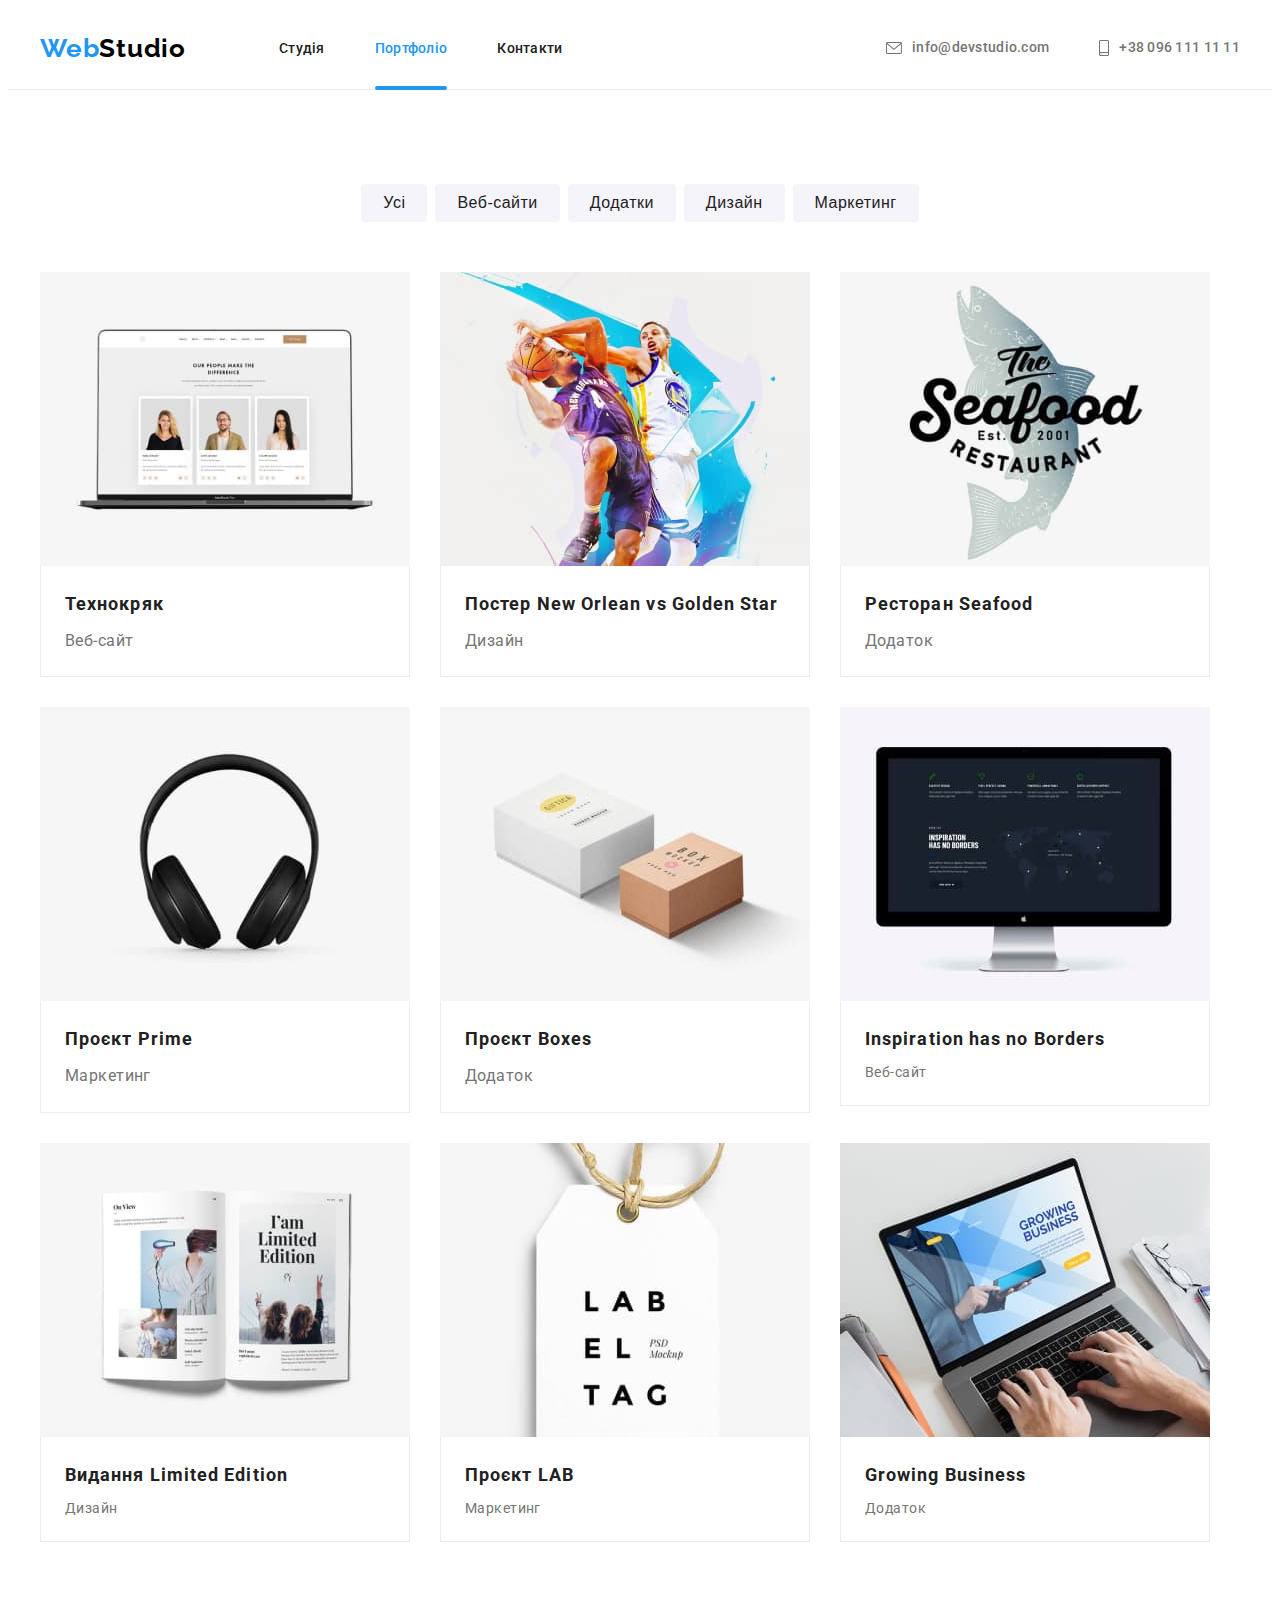
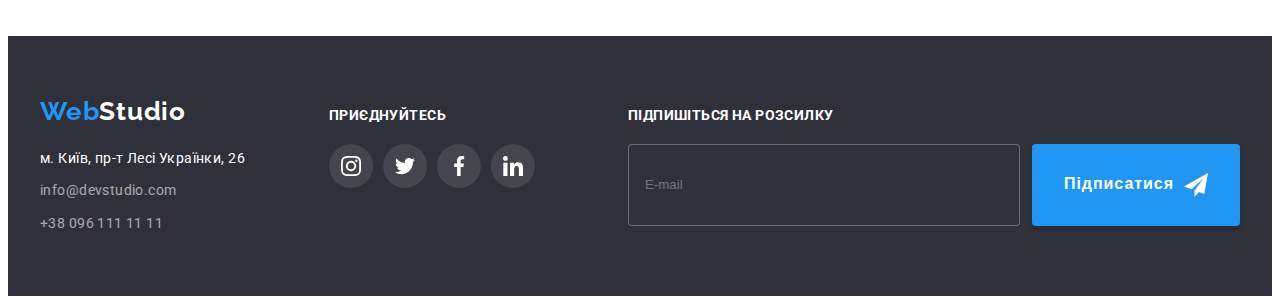
==== portfolio.html @ b2963604 "w" ====
<!DOCTYPE html>
<html lang="en">
  <head>
    <meta charset="UTF-8" />
    <meta http-equiv="X-UA-Compatible" content="IE=edge" />
    <meta name="viewport" content="width=device-width, initial-scale=1.0" />
    <title>Document</title>
    <link rel="preconnect" href="https://fonts.googleapis.com" />
    <link rel="preconnect" href="https://fonts.gstatic.com" crossorigin />
    <link
      href="https://fonts.googleapis.com/css2?family=Raleway:wght@700&family=Roboto:wght@400;500;700;900&display=swap"
      rel="stylesheet" />
    <!-- Morden-normalize -->
    <link
      rel="stylesheet"
      href="https://cdnjs.cloudflare.com/ajax/libs/modern-normalize/1.1.0/modern-normalize.min.css"
      integrity="sha512-wpPYUAdjBVSE4KJnH1VR1HeZfpl1ub8YT/NKx4PuQ5NmX2tKuGu6U/JRp5y+Y8XG2tV+wKQpNHVUX03MfMFn9Q=="
      crossorigin="anonymous"
      referrerpolicy="no-referrer" />
    <link rel="stylesheet" href="./css/style.css" />
  </head>
  <body>
    <header class="header">
      <div class="header__container container">
        <a class="logo link" href="./index.html">
          Web<span class="logo__link--dark">Studio</span></a
        >

        <!-- Nav -->

        <nav class="nav">
          <ul class="nav__list">
            <li class="nav__item">
              <a href="./index.html" class="nav__link link">Студія</a>
            </li>
            <li class="nav__item">
              <a
                href="./portfolio.html"
                class="nav__link nav__link--active nav__link--current link"
                >Портфоліо</a
              >
            </li>
            <li class="nav__item">
              <a href="" class="nav__link link">Контакти</a>
            </li>
          </ul>
        </nav>
        <!-- AUTH -->

        <ul class="auth">
          <li class="auth__item">
            <a class="auth__link link" href="mailto:info@devstudio.com">
              <svg class="auth__icon" width="16" height="12">
                <use href="./imegens/symbol-defs.svg#icon-mail"></use>
              </svg>
              info@devstudio.com</a
            >
          </li>
          <li class="auth__item">
            <a class="auth__link link" href="tel:+380961111111">
              <svg class="auth__icon" width="10" height="16">
                <use href="./imegens/symbol-defs.svg#icon-smartphone"></use>
              </svg>
              +38 096 111 11 11</a
            >
          </li>
        </ul>
      </div>
    </header>
    <main>
      <section class="section">
        <div class="container">
          <h1 class="section__title">наши проэкты</h1>
          <!-- Project -->
          <ul class="project">
            <li><button class="project__item" type="button">Усі</button></li>
            <li>
              <button class="project__item" type="button">Веб-сайти</button>
            </li>
            <li><button class="project__item" type="button">Додатки</button></li>
            <li><button class="project__item" type="button">Дизайн</button></li>
            <li>
              <button class="project__item" type="button">Маркетинг</button>
            </li>
          </ul>
          
          <!-- Web -->
          <ul class="web">
            <li class="web__item">
              <a class="web__link" href="">
                <div class="web__inform">
                  <img
                    class="web__img"
                    src="./imegens/Web Studio/img1.jpg"
                    alt=""
                    width="370px"
                    height="294px" />

                  <div class="web__thumb">
                    <p class="web__text">
                      Ресурс пропонує комплексні пропозиції з різним рівнем
                      функціоналу та сервісів. Все це дозволить відвідувачу
                      отримати вичерпні відомості про компанію чи приватну
                      особу.
                    </p>
                  </div>
                </div>
                <div class="web__box">
                  <h2 class="web__title">Технокряк</h2>
                  <p class="web__product">Веб-сайт</p>
                </div>
              </a>
            </li>

            <li class="web__item">
              <a class="web__link" href="">
                <div class="web__inform">
                  <img
                    class="web__img"
                    src="./imegens/Web Studio/img2.jpg"
                    alt=""
                    width="370px"
                    height="294px" />
                  <div class="web__thumb">
                    <p class="web__text">
                      Ресурс пропонує комплексні пропозиції з різним рівнем
                      функціоналу та сервісів. Все це дозволить відвідувачу
                      отримати вичерпні відомості про компанію чи приватну
                      особу.
                    </p>
                  </div>
                </div>
                <div class="web__box">
                  <h2 class="web__title">Постер New Orlean vs Golden Star</h2>
                  <p class="web__product">Дизайн</p>
                </div>
              </a>
            </li>
            <li class="web__item">
              <a class="web__link" href="">
                <div class="web__inform">
                  <img
                    class="web__img"
                    src="./imegens/Web Studio/img3.jpg"
                    alt=""
                    width="370px"
                    height="294px" />
                  <div class="web__thumb">
                    <p class="web__text">
                      Ресурс пропонує комплексні пропозиції з різним рівнем
                      функціоналу та сервісів. Все це дозволить відвідувачу
                      отримати вичерпні відомості про компанію чи приватну
                      особу.
                    </p>
                  </div>
                </div>

                <div class="web__box">
                  <h2 class="web__title">Ресторан Seafood</h2>
                  <p class="web__product">Додаток</p>
                </div>
              </a>
            </li>
            <li class="web__item">
              <a class="web__link" href="">
                <div class="web__inform">
                  <img
                    class="web__img"
                    src="./imegens/Web Studio/img4.jpg"
                    alt=""
                    width="370px"
                    height="294px" />
                  <div class="web__thumb">
                    <p class="web__text">
                      Ресурс пропонує комплексні пропозиції з різним рівнем
                      функціоналу та сервісів. Все це дозволить відвідувачу
                      отримати вичерпні відомості про компанію чи приватну
                      особу.
                    </p>
                  </div>
                </div>

                <div class="web__box">
                  <h2 class="web__title">Проєкт Prime</h2>
                  <p class="web__product">Маркетинг</p>
                </div>
              </a>
            </li>
            <li class="web__item">
              <a class="web__link" href="">
                <div class="web__inform">
                  <img
                    class="web__img"
                    src="./imegens/Web Studio/img5.jpg"
                    alt=""
                    width="370px"
                    height="294px" />
                  <div class="web__thumb">
                    <p class="web__text">
                      Ресурс пропонує комплексні пропозиції з різним рівнем
                      функціоналу та сервісів. Все це дозволить відвідувачу
                      отримати вичерпні відомості про компанію чи приватну
                      особу.
                    </p>
                  </div>
                </div>
                <div class="web__box">
                  <h2 class="web__title">Проєкт Boxes</h2>
                  <p class="web__product">Додаток</p>
                </div>
              </a>
            </li>
            <li class="web__item">
              <a class="web__link" href="">
                <div class="web__inform">
                  <img
                    class="web__img"
                    src="./imegens/Web Studio/img6.jpg"
                    alt=""
                    width="370px"
                    height="294px" />
                  <div class="web__thumb">
                    <p class="web__text">
                      Ресурс пропонує комплексні пропозиції з різним рівнем
                      функціоналу та сервісів. Все це дозволить відвідувачу
                      отримати вичерпні відомості про компанію чи приватну
                      особу.
                    </p>
                  </div>
                </div>
                <div class="web__box">
                  <h2 class="web__title">Inspiration has no Borders</h2>
                  <p class="web__produc">Веб-сайт</p>
                </div>
              </a>
            </li>
            <li class="web__item">
              <a class="web__link" href="">
                <div class="web__inform">
                  <img
                    class="web__img"
                    src="./imegens/Web Studio/img7.jpg"
                    alt=""
                    width="370px"
                    height="294px" />
                  <div class="web__thumb">
                    <p class="web__text">
                      Ресурс пропонує комплексні пропозиції з різним рівнем
                      функціоналу та сервісів. Все це дозволить відвідувачу
                      отримати вичерпні відомості про компанію чи приватну
                      особу.
                    </p>
                  </div>
                </div>
                <div class="web__box">
                  <h2 class="web__title">Видання Limited Edition</h2>
                  <p class="web__produc">Дизайн</p>
                </div>
              </a>
            </li>
            <li class="web__item">
              <a class="web__link" href="">
                <div class="web__inform">
                  <img
                    class="web__img"
                    src="./imegens/Web Studio/img8.jpg"
                    alt=""
                    width="370px"
                    height="294px" />
                  <div class="web__thumb">
                    <p class="web__text">
                      Ресурс пропонує комплексні пропозиції з різним рівнем
                      функціоналу та сервісів. Все це дозволить відвідувачу
                      отримати вичерпні відомості про компанію чи приватну
                      особу.
                    </p>
                  </div>
                </div>
                <div class="web__box">
                  <h2 class="web__title">Проєкт LAB</h2>
                  <p class="web__produc">Маркетинг</p>
                </div>
              </a>
            </li>
            <li class="web__item">
              <a class="web__link" href="">
                <div class="web__inform">
                  <img
                    class="web__img"
                    src="./imegens/Web Studio/img9.jpg"
                    alt=""
                    width="370px"
                    height="294px" />
                  <div class="web__thumb">
                    <p class="iweb__text">
                      Ресурс пропонує комплексні пропозиції з різним рівнем
                      функціоналу та сервісів. Все це дозволить відвідувачу
                      отримати вичерпні відомості про компанію чи приватну
                      особу.
                    </p>
                  </div>
                </div>
                <div class="web__box">
                  <h2 class="web__title">Growing Business</h2>
                  <p class="web__produc">Додаток</p>
                </div>
              </a>
            </li>
          </ul>
        </div>
      </section>
    </main>
   <footer class="footer">
      <div class="container footer__container">
        <div class="footer__address">
          <!-- footer logo -->
          <a class="logo link" href="./index.html"
            >Web<span class="footer__logo">Studio</span></a
          >
          <!-- contacts -->
          <address class="contacts">
            <ul class="contacts__items">
              <li class="contacts__item">
                <a
                  class="contacts__link contacts__link--map-color link"
                  href="https://goo.gl/maps/aodGowpPjCSbEH858"
                  >м. Київ, пр-т Лесі Українки, 26</a
                >
              </li>
              <li class="contacts__item">
                <a class="contacts__link link" href="malito:info@devstudio.com"
                  >info@devstudio.com</a
                >
              </li>
              <li class="contacts__item">
                <a class="contacts__link link" href="tel:380961111111"
                  >+38 096 111 11 11</a
                >
              </li>
            </ul>
          </address>
        </div>
        <!-- Footer-icon -->
        <div class="footer-icon">
          <h3 class="footer-icon__title">приєднуйтесь</h3>

          <ul class="footer-socials">
            <li>
              <a
                class="footer-socials__link"
                href="https://instagram.com"
                target="_blank"
                rel="noopener noreferrer"
                aria-label="instagram">
                <svg class="footer-socials__icon" width="20" height="20">
                  <use href="./imegens/symbol-defs.svg#icon-instagram"></use>
                </svg>
              </a>
            </li>
            <li>
              <a
                class="footer-socials__link"
                href="https://twitter.com"
                target="_blank"
                rel="noopener noreferrer"
                aria-label="twitter">
                <svg class="footer-socials__icon" width="20" height="20">
                  <use href="./imegens/symbol-defs.svg#icon-twitter"></use>
                </svg>
              </a>
            </li>
            <li>
              <a
                class="footer-socials__link"
                href="https://fasebook.com"
                target="_blank"
                rel="noopener noreferrer"
                aria-label="fasebook">
                <svg class="footer-socials__icon" width="20" height="20">
                  <use href="./imegens/symbol-defs.svg#icon-facebook"></use>
                </svg>
              </a>
            </li>
            <li>
              <a
                class="footer-socials__link"
                href="https://linkedin.com"
                target="_blank"
                rel="noopener noreferrer"
                aria-label="linkedin">
                <svg class="footer-socials__icon" width="20" height="20">
                  <use href="./imegens/symbol-defs.svg#icon-linkedin"></use>
                </svg>
              </a>
            </li>
          </ul>
        </div>
        <!-- footer-form -->
        <form>
          <label class="footer-form"></label>
          <span class="footer-form__title">Підпишіться на розсилку</span>
          <!-- subscribe -->
          <div class="subscribe">
          <input
            class="subscribe__input"
            type="mail"
            name="subscribe"
            placeholder="E-mail" />
        </form>
        <button class="subscribe__button button" type="submit">
          Підписатися
          <svg class="subscribe__icon" width="24" height="24">
            <use href="./imegens/symbol-defs.svg#icon-icon-send"></use>
          </svg>
        </button>
      </div>
    </footer>
  </body>
</html>
---- css/style.css ----
:root {
  --main-text-color: #757575;
  --secondary-text-color: #212121;
  --accent-color: #2196f3;
  --change-active-cl: #188ce8;
  --white-text-color: #fff;
  --border-card-cl: #ececec;
  --icon-card-cl: #f5f4fa;
  --icon-client-cl: #afb1b8;
  --cubic-bizier-time: 250ms cubic-bezier(0.4, 0, 0.2, 1);
}
body {
  color: var(--main-text-color);
  font-family: Roboto, sans-serif;
  font-size: 14px;
  line-height: 1.71;
  letter-spacing: 0.03em;
}

.link {
  text-decoration: none;
}

.container {
  width: 1200px;
  padding: 0 15px;
  margin: 0 auto;
}
h1,
h2,
h3,
h4,
h5,
h5,
p {
  margin: 0;
}
.visually-hidden {
  position: absolute;
  width: 1px;
  height: 1px;
  margin: -1px;
  border: 0;
  padding: 0;
  white-space: nowrap;
  clip-path: inset(100%);
  clip: rect(0 0 0 0);
  overflow: hidden;
}
ul {
  list-style: none;
  padding: 0;
  margin: 0;
}

img {
  display: block;
  width: 100%;
  height: auto;
}
.section {
  padding: 94px 0;
}

.active {
  color: var(--accent-color);
}

/* Header */

.header {
  border-bottom: 1px solid #ececec;
}
.header__container {
  display: flex;
  align-items: center;
}
/* Header-Navigation */

.nav {
  margin-left: 93px;
}
.nav__list {
  display: flex;
}
.nav__item {
  margin-right: 50px;
}
.header__item:last-child {
  margin-right: 0;
}
.nav__link {
  position: relative;
  padding-top: 32px;
  padding-bottom: 32px;
  color: var(--secondary-text-color);
  font-weight: 500;
  line-height: 1.14;
  letter-spacing: 0.02em;
  transition: color 250ms cubic-bezier(0.4, 0, 0.2, 1);
}

.nav__link:hover,
.nav__link:focus {
  color: var(--accent-color);
}
.nav__link--active {
  color: var(--accent-color);
}

.nav__link--current::after {
  content: "";
  position: absolute;
  bottom: -2px;
  right: 0;
  display: block;
  width: 100%;
  height: 4px;
  border-radius: 2px;
  background-color: var(--accent-color);
}

/* LOGO */

.logo {
  padding-top: 25px;
  padding-bottom: 25px;
  font-family: "Raleway";
  font-weight: 700;
  font-size: 26px;
  line-height: 1.19;
  letter-spacing: 0.03em;
  color: var(--accent-color);
}
.logo__link--dark {
  color: #000;
}

/* Auth */

.auth {
  display: flex;
  margin-left: auto;
  gap: 50px;
}
/* так же не знаю как правильно записать hover и focus */
.auth__link:hover,
.auth__link:focus {
  color: var(--accent-color);
}

.auth__link {
  display: flex;
  align-items: center;
  font-weight: 500;
  line-height: 1.14;
  letter-spacing: 0.02em;
  color: var(--main-text-color);
  transition: color 250ms cubic-bezier(0.4, 0, 0.2, 1),
    fill 250ms cubic-bezier(0.4, 0, 0.2, 1);
}
.auth__icon {
  margin-right: 10px;
}
.auth__icon:hover,
.auth__icon:focus {
  color: var(--accent-color);
}
.auth__icon {
  fill: currentColor;
}

/* HERO */

.hero {
  padding-top: 200px;
  padding-bottom: 200px;
  text-align: center;
}
.overlay {
  max-width: 1600px;
  height: 600px;
  margin-left: auto;
  margin-right: auto;
  background-image: linear-gradient(
      rgba(47, 48, 58, 0.4),
      rgba(47, 48, 58, 0.4)
    ),
    url(../imegens/overlay.jpg);
  background-position: center;
  background-repeat: no-repeat;
  background-size: cover;
}

.hero__title {
  text-align: center;
  font-weight: 900;
  font-size: 44px;
  width: 696px;
  line-height: 1.36;
  letter-spacing: 0.06em;
  text-transform: uppercase;
  color: var(--white-text-color);
  margin-bottom: 30px;
  margin-left: auto;
  margin-right: auto;
}

/* Button + Button-Modal + MODAL*/

.button {
  display: inline-block;
  background-color: var(--accent-color);
  color: var(--white-text-color);
  box-shadow: 0px 4px 4px rgba(0, 0, 0, 0.15);
  border-radius: 4px;
  border: transparent;
  font-weight: 700;
  font-size: 16px;
  line-height: 1.88;
  letter-spacing: 0.06em;
  cursor: pointer;
  padding: 10px 32px;
  align-items: center;
  min-width: auto;
  transition: opaciti 250ms cubic-bezier(0.4, 0, 0.2, 1),
    visibility 250ms cubic-bezier(0.4, 0, 0.2, 1);
}
.button:hover,
.button:focus {
  background-color: var(--accent-color);
}

/*Benefits */

.section__title {
  font-weight: 700;
  font-size: 36px;
  line-height: 42px;
  text-align: center;
  letter-spacing: 0.03em;
  color: var(--secondary-text-color);
}

.benefits {
  display: flex;
  gap: 30px;
}
.benefits__icons {
  display: inline-flex;
  width: 270px;
  height: 120px;
  justify-content: center;
  align-items: center;
  background-color: #f5f4fa;
  margin-bottom: 30px;
}

.benefits__subject {
  font-size: 14px;
  line-height: 1.14;
  text-transform: uppercase;
  color: var(--secondary-text-color);
  margin-bottom: 10px;
}

/* Work*/
.section--no--padding--top {
  padding-top: 0;
}

.section__title {
  margin-bottom: 50px;
  color: var(--secondary-text-color);
  text-align: center;

  font-size: 36px;
  line-height: 1.16;
  letter-spacing: 0.03em;
}

/* product */

.product__list {
  display: flex;
  gap: 30px;
}
.product__item {
  position: relative;
}

.product__box {
  position: absolute;
  left: 0;
  bottom: 0;
  width: 370px;
  background: rgba(47, 48, 58, 0.8);
}
.product__text {
  font-size: 14px;
  line-height: 1.14;
  text-align: center;
  letter-spacing: 0.03em;
  text-transform: uppercase;
  color: var(--white-text-color);
  padding: 27px 0;
}

/* SECTION-TEAM */
.section--other--bg {
  background-color: #f5f4fa;
}
.section-title {
  margin-bottom: 50px;
  font-weight: 700;
  font-size: 36px;
  line-height: 42px;
  text-align: center;
  letter-spacing: 0.03em;
  color: var(--secondary-text-color);
}

.team {
  display: flex;
  gap: 30px;
}
.team__box {
  background-color: #fff;
  padding: 30px 0;
  box-shadow: 0px 1px 3px rgba(0, 0, 0, 0.12), 0px 1px 1px rgba(0, 0, 0, 0.14),
    0px 2px 1px rgba(0, 0, 0, 0.2);
  border-radius: 0px 0px 4px 4px;
}
.team__tile {
  font-weight: 500;
  font-size: 16px;
  line-height: 1.19;
  text-align: center;
  letter-spacing: 0.03em;
  color: var(--secondary-text-color);
  margin-bottom: 10px;
}
.team__text {
  font-size: 16px;
  line-height: 1.19;
  text-align: center;
  letter-spacing: 0.03em;
  margin-bottom: 16px;
}

/* Socials */

.socials {
  display: flex;
  gap: 10px;
  justify-content: center;
}

.socials__link {
  display: flex;
  justify-content: center;
  align-items: center;
  width: 44px;
  height: 44px;
  color: #afb1b8;
  border-radius: 50%;
  transition: background-color 250ms cubic-bezier(0.4, 0, 0.2, 1),
    fill 250ms cubic-bezier(0.4, 0, 0.2, 1),
    color 250ms cubic-bezier(0.4, 0, 0.2, 1);
}
.socials__link:hover,
.socials__link:focus {
  color: var(--white-text-color);
  background-color: var(--accent-color);
}
.socials__icons {
  fill: currentColor;
}

/* Clients */
.section--other--width {
  max-width: 1600px;
  margin-left: auto;
  margin-right: auto;
}

.section__title {
  font-size: 36px;
  line-height: 1.16;
  text-align: center;
  letter-spacing: 0.03em;
  color: var(--secondary-text-color);
  margin-bottom: 50px;
}
.clients {
  display: flex;
  fill: var(--icon-client-cl);
  justify-content: center;
  gap: 30px;
}
.clients__link {
  width: 170px;
  height: 92px;
  display: flex;
  justify-content: center;
  align-items: center;
  border: 1px solid var(--icon-client-cl);
  color: var(--icon-client-cl);
  border-radius: 4px;
  transition: color 250ms cubic-bezier(0.4, 0, 0.2, 1),
    border 250ms cubic-bezier(0.4, 0, 0.2, 1);
}
.clients__link:hover,
.clients__link:focus {
  color: var(--accent-color);
  border: 1px solid var(--accent-color);
}
.clients__icons {
  fill: currentColor;
}

/* FOOTER */

.footer {
  background-color: #2f303a;
  padding-top: 60px;
  padding-bottom: 60px;
}
.footer__container {
  display: flex;
  align-items: baseline;
}
/* footer logo */
.footer .logo {
  display: inline-block;
  color: var(--accent-color);
  margin-bottom: 20px;
  padding: 0;
}
.footer__logo {
  color: var(--white-text-color);
}
.footer__address {
  margin-right: 70px;
  flex-grow: 1;
}
/* Contacts */

.contacts {
  font-style: normal;
}
.contacts__link {
  color: rgba(255, 255, 255, 0.6);
  transition: color 250ms cubic-bezier(0.4, 0, 0.2, 1);
}
.contacts__item {
  margin-bottom: 9px;
}

.contacts__item:last-child {
  margin-bottom: 0;
}
.contacts__link:hover,
.contacts__link:focus {
  color: var(--accent-color);
}

.contacts__link--map-color {
  color: var(--white-text-color);
}

/* Footer-icon */
.footer-icon {
  margin-right: 93px;
}
.footer-icon__title {
  font-size: 14px;
  line-height: 1.14;
  letter-spacing: 0.03em;
  text-transform: uppercase;
  color: var(--white-text-color);
  margin-bottom: 20px;
}

.footer-socials {
  display: flex;
  gap: 10px;
}
.footer-socials__link {
  display: inline-flex;
  justify-content: center;
  align-items: center;
  width: 44px;
  height: 44px;
  color: var(--white-text-color);
  background: rgba(255, 255, 255, 0.1);
  border-radius: 50%;
  transition: background-color 250ms cubic-bezier(0.4, 0, 0.2, 1),
    fill 250ms cubic-bezier(0.4, 0, 0.2, 1);
}
.footer-socials__link:hover,
.footer-socials__link:focus {
  background-color: var(--accent-color);
}
.footer-socials__icon {
  fill: currentColor;
}

/* Footer-form */

.footer-form__title {
  display: block;
  font-weight: 700;
  font-size: 14px;
  line-height: 1.14;
  letter-spacing: 0.03em;
  text-transform: uppercase;
  color: var(--white-text-color);

  margin-bottom: 20px;
}

/* Subscribe */

.subscribe {
  padding: 0;
  display: flex;
  gap: 12px;
}
.subscribe__input {
  padding: 0;
  padding: 15px 16px;

  height: 50px;
  width: 358px;

  background-color: #2f303a;
  border: 1px solid rgba(255, 255, 255, 0.3);
  border-radius: 4px;
  color: var(--white-text-color);
}
.subscribe__button {
  display: flex;
  justify-content: center;
  align-items: center;
  border-radius: 4px;
  gap: 10px;
  border: none;
  cursor: pointer;
  background-color: var(--accent-color);
  transition: background-color var(--cubic-bizier-time);
}
.subscribe__button:hover,
.subscribe__button:focus {
  background: var(--change-active-cl);
}
.subscribe__icon {
  fill: #fff;
}

/* Backdrop */

.backdrop {
  position: fixed;
  top: 0;
  left: 0;
  width: 100%;
  height: 100%;
  background-color: rgba(47, 48, 58, 0.4);

  transition: opacity 250ms linear, visibility 250ms linear;
}
.backdrop.is-hidden {
  opacity: 0;
  visibility: hidden;
  pointer-events: none;
  transform: translateY(-100%);
}

.modal {
  position: absolute;
  top: 50%;
  left: 50%;
  padding: 40px;
  transform: translate(-50%, -50%);
  border-radius: 4px;
  min-width: 528px;
  min-height: 581px;

  background: var(--white-text-color);
}

.modal__title {
  display: block;
  margin-bottom: 12px;

  font-size: 20px;
  line-height: 1.15;
  text-align: center;
  letter-spacing: 0.03em;
  color: var(--secondary-text-color);
}

/* Form */

.form {
  display: block;
}
.form__registration {
  display: block;
  margin-bottom: 10px;
}
.form__title {
  margin-bottom: 4px;
  display: block;
  font-size: 12px;
  line-height: 1.16;
  letter-spacing: 0.01em;
  color: var(--main-text-color);
}
.form__field {
  position: relative;
  display: flex;
}
.form__icon {
  position: absolute;
  left: 15px;
  top: 50%;
  transform: translateY(-50%);

  color: #000;
}

.form__input {
  padding: 0;
  width: 100%;
  height: 40px;
  padding-left: 42px;
  border: 1px solid rgba(33, 33, 33, 0.2);
  border-radius: 4px;
  outline: transparent;
  transition: border-color 250ms cubic-bezier(0.4, 0, 0.2, 1);
}
.form__input:focus {
  border-color: var(--accent-color);
}

.form__input:focus + .form__icon {
  fill: var(--accent-color);
}
.form__textatea {
  display: block;
  margin-bottom: 20px;
}
.form__subject {
  display: block;
  margin-bottom: 4px;
  font-size: 12px;
}

.form__comint {
  display: flex;
  resize: none;
  width: 100%;
  height: 120px;
  padding: 12px 16px;

  border: 1px solid rgba(33, 33, 33, 0.2);
  border-radius: 4px;

  font-size: 12px;
  line-height: 1.16;
  letter-spacing: 0.01em;

  color: rgba(117, 117, 117, 0.5);
  outline: transparent;
  transition: border-color 250ms cubic-bezier(0.4, 0, 0.2, 1);
}
.form__comint:focus {
  color: var(--secondary-text-color);

  border-color: var(--accent-color);
}
.checkbox {
  display: flex;
  align-items: center;
  justify-content: center;
  gap: 9px;
  margin-bottom: 30px;
}
.checkbox__form {
  opacity: 1;
}

.checkbox__desc {
  opacity: 0;
}

.checkbox__input:checked + .checkbox__icon .checkbox__desc {
  opacity: 1;
}

.checkbox__link {
  font-size: 14px;
  line-height: 1.71;
  letter-spacing: 0.03em;
  text-decoration-line: underline;
  color: var(--accent-color);
}
/* Form-button */
.form__button {
  display: block;
  padding: 10px 52px;
  margin-left: auto;
  margin-right: auto;

  transition: background-color 250ms cubic-bezier(0.4, 0, 0.2, 1);
}
.form__button:hover,
.form__button:focus {
  background-color: #188ce8;
}
/* buuton close modal */
.form__close {
  position: absolute;
  display: flex;
  align-items: center;
  justify-content: center;
  top: 8px;
  right: 8px;
  border-radius: 50%;
  cursor: pointer;
  width: 30px;
  height: 30px;
  background-color: #fff;

  border: 1px solid #0000001a;
}
.form__close:hover,
.form__close:focus {
  fill: var(--accent-color);
}

/* Portfolio main list*/

/*  */
.section__title {
  position: absolute;
  width: 1px;
  height: 1px;
  margin: -1px;
  border: 0;
  padding: 0;
  white-space: nowrap;
  clip-path: inset(100%);
  clip: rect(0 0 0 0);
  overflow: hidden;
}

/* progect */
.project {
  display: flex;
  justify-content: center;
  gap: 8px;
  margin-bottom: 50px;
}
.project__item {
  font-weight: 500;
  font-size: 16px;
  line-height: 1.62;
  text-align: center;
  letter-spacing: 0.03em;
  color: var(--secondary-text-color);
  background: #f5f4fa;
  border-radius: 4px;
  border: 0px;
  padding: 6px 22px;
  transition: color 250ms cubic-bezier(0.4, 0, 0.2, 1),
    background-color 250ms cubic-bezier(0.4, 0, 0.2, 1),
    box-shadow 250ms cubic-bezier(0.4, 0, 0.2, 1);
}
.project__item:hover,
.project__item:focus {
  color: var(--white-text-color);
  background-color: var(--accent-color);
  box-shadow: 0px 3px 1px rgba(0, 0, 0, 0.1), 0px 1px 2px rgba(0, 0, 0, 0.08),
    0px 2px 2px rgba(0, 0, 0, 0.12);
}

/* web */

.web {
  display: flex;
  flex-wrap: wrap;
  gap: 30px;
}

.web__title {
  font-weight: 700;
  font-size: 18px;
  line-height: 2;
  letter-spacing: 0.06em;
  color: var(--secondary-text-color);
  margin-bottom: 4px;
}
.web__item {
  position: relative;
}
.web__inform {
  position: relative;
  overflow: hidden;
}
.web__thumb {
  position: absolute;
  top: 0;
  left: 0;
  width: 100%;
  height: 100%;
  transition: transform 250ms cubic-bezier(0.4, 0, 0.2, 1);
  padding: 63px 24px;
  transform: translateY(100%);
  background-color: rgba(33, 150, 243, 0.9);
}

.web__text {
  font-weight: 400;
  font-size: 18px;
  line-height: 1.55;
  letter-spacing: 0.03em;
  color: var(--border-card-cl);
}

.web__box {
  border-left: 1px solid #ececec;
  border-bottom: 1px solid #ececec;
  border-right: 1px solid #ececec;
  padding: 20px 24px;
}
.web__link {
  display: block;
  text-decoration: none;
  color: var(--main-text-color);
  transition: box-shadow 250ms cubic-bezier(0.4, 0, 0.2, 1);
}
.web__link:hover .web__thumb,
.web__link:focus .web__thumb {
  transform: translateY(0);
}
.web__link:focus,
.web__link:hover {
  box-shadow: 0px 1px 1px rgba(0, 0, 0, 0.12), 0px 4px 4px rgba(0, 0, 0, 0.06),
    1px 4px 6px rgba(0, 0, 0, 0.16);
}
.web__product {
  font-size: 16px;
  line-height: 1.9;
}
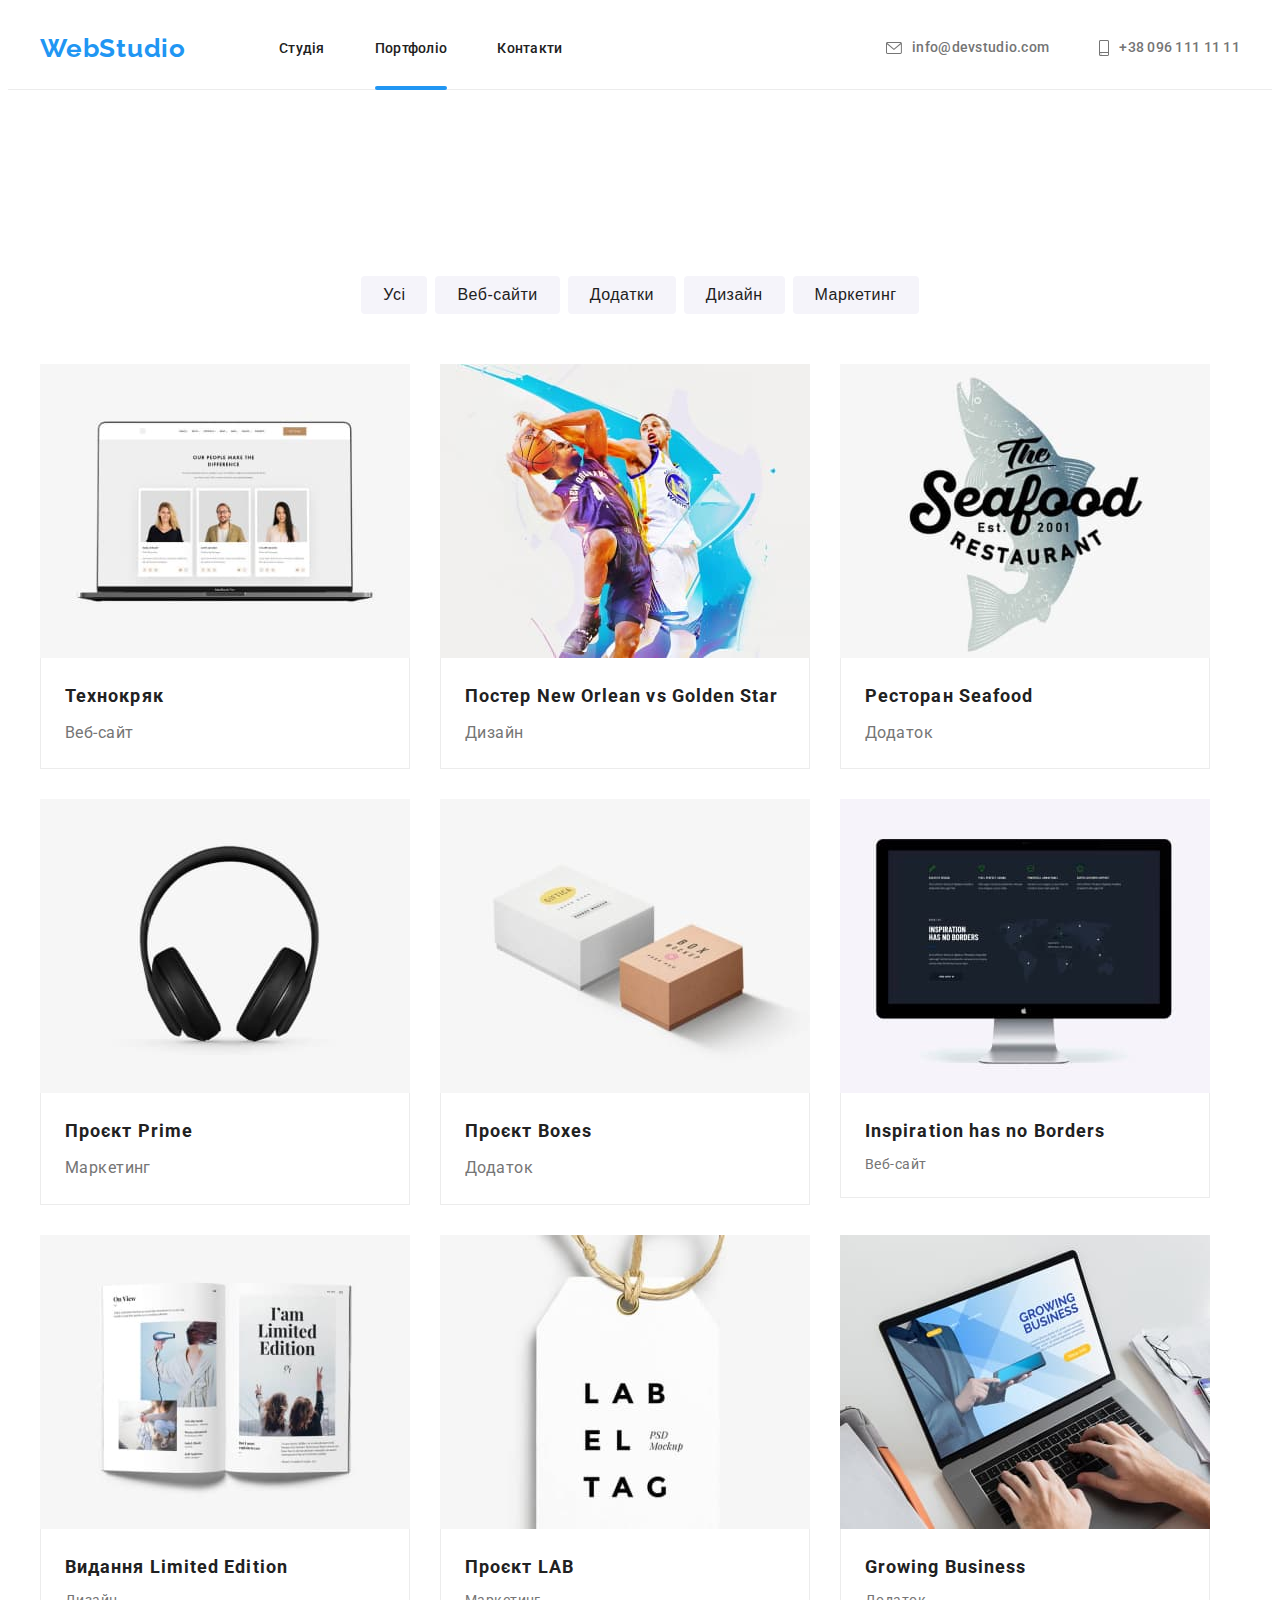
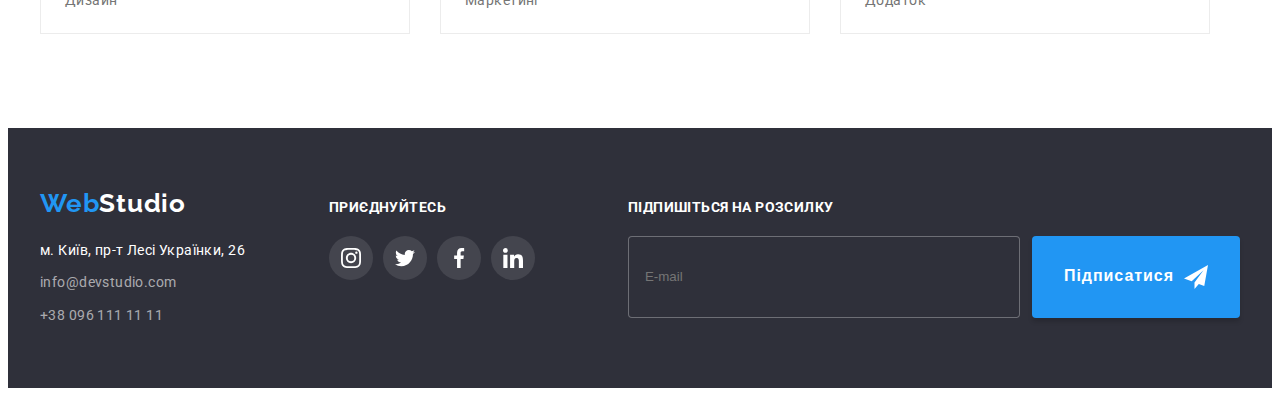
==== commit 369f429b: "correct" ====
--- a/portfolio.html
+++ b/portfolio.html
@@ -17,7 +17,8 @@
       integrity="sha512-wpPYUAdjBVSE4KJnH1VR1HeZfpl1ub8YT/NKx4PuQ5NmX2tKuGu6U/JRp5y+Y8XG2tV+wKQpNHVUX03MfMFn9Q=="
       crossorigin="anonymous"
       referrerpolicy="no-referrer" />
-    <link rel="stylesheet" href="./css/style.css" />
+      <link rel="stylesheet" href="./css/main.min.css" />
+    <!-- <link rel="stylesheet" href="./css/style.css" /> -->
   </head>
   <body>
     <header class="header">
@@ -70,17 +71,17 @@
     <main>
       <section class="section">
         <div class="container">
-          <h1 class="section__title">наши проэкты</h1>
+          <h1 class="section__title  section__title--hidden">наши проэкты</h1>
           <!-- Project -->
           <ul class="project">
-            <li><button class="project__item" type="button">Усі</button></li>
-            <li>
-              <button class="project__item" type="button">Веб-сайти</button>
-            </li>
-            <li><button class="project__item" type="button">Додатки</button></li>
-            <li><button class="project__item" type="button">Дизайн</button></li>
-            <li>
-              <button class="project__item" type="button">Маркетинг</button>
+            <li><button class="project__button" type="button">Усі</button></li>
+            <li>
+              <button class="project__button" type="button">Веб-сайти</button>
+            </li>
+            <li><button class="project__button" type="button">Додатки</button></li>
+            <li><button class="project__button" type="button">Дизайн</button></li>
+            <li>
+              <button class="project__button" type="button">Маркетинг</button>
             </li>
           </ul>
           
--- a/css/main.min.css
+++ b/css/main.min.css
@@ -0,0 +1 @@
+:root{--main-text-color: #757575;--accent-color: #2196f3;--change-active-cl: #188ce8;--border-card-cl: #ececec;--icon-card-cl: #f5f4fa;--icon-client-cl: #afb1b8;--white-text-color: #fff;--secondary-text-color: #212121;--cubic-bizier-time: 250ms cubic-bezier(0.4, 0, 0.2, 1)}.active{color:var(--accent-color)}.visually-hidden{position:absolute;width:1px;height:1px;margin:-1px;border:0;padding:0;white-space:nowrap;-webkit-clip-path:inset(100%);clip-path:inset(100%);clip:rect(0 0 0 0);overflow:hidden}body{color:var(--main-text-color);font-family:Roboto,sans-serif;font-size:14px;line-height:1.71;letter-spacing:.03em}.container{width:1200px;padding:0 15px;margin:0 auto}img{display:block;width:100%;height:auto}h1,h2,h3,h4,h5,h5,p{margin:0}.link{text-decoration:none}ul{list-style:none;padding:0;margin:0}.section__title{font-weight:700;font-size:36px;line-height:42px;text-align:center;letter-spacing:.03em;color:var(--secondary-text-color)}.section{padding:94px 0}.section--no-padding-top{padding-top:0}.section--other-bg{background-color:#f5f4fa}.section__title{padding-bottom:50px;font-weight:700;font-size:36px;line-height:42px;text-align:center;letter-spacing:.03em;color:var(--secondary-text-color)}.section__title--hidden{opacity:0}.header{border-bottom:1px solid #ececec}.header__container{display:-webkit-box;display:-ms-flexbox;display:flex;-webkit-box-align:center;-ms-flex-align:center;align-items:center}.header__item:last-child{margin-right:0}.hero{padding-top:200px;padding-bottom:200px;text-align:center;max-width:1600px;height:600px;margin-left:auto;margin-right:auto;background-image:-webkit-gradient(linear, left top, left bottom, from(rgba(47, 48, 58, 0.4)), to(rgba(47, 48, 58, 0.4))),url(../imegens/overlay.jpg);background-image:linear-gradient(rgba(47, 48, 58, 0.4), rgba(47, 48, 58, 0.4)),url(../imegens/overlay.jpg);background-position:center;background-repeat:no-repeat;background-size:cover}.hero__title{text-align:center;font-weight:900;font-size:44px;width:696px;line-height:1.36;letter-spacing:.06em;text-transform:uppercase;color:var(--white-text-color);margin-bottom:30px;margin-left:auto;margin-right:auto}.benefits{display:-webkit-box;display:-ms-flexbox;display:flex;gap:30px}.benefits__icon-box{display:-webkit-inline-box;display:-ms-inline-flexbox;display:inline-flex;width:270px;height:120px;-webkit-box-pack:center;-ms-flex-pack:center;justify-content:center;-webkit-box-align:center;-ms-flex-align:center;align-items:center;background-color:#f5f4fa;margin-bottom:30px}.benefits__title{font-size:14px;line-height:1.14;text-transform:uppercase;color:var(--secondary-text-color);margin-bottom:10px}.product{display:-webkit-box;display:-ms-flexbox;display:flex;gap:30px}.product__item{position:relative}.product__box{position:absolute;left:0;bottom:0;width:370px;background:rgba(47,48,58,.8)}.product__title{font-size:14px;line-height:1.14;text-align:center;letter-spacing:.03em;text-transform:uppercase;color:var(--white-text-color);padding:27px 0}.team{display:-webkit-box;display:-ms-flexbox;display:flex;gap:30px}.team__box{background-color:#fff;padding:30px 0;-webkit-box-shadow:0px 1px 3px rgba(0,0,0,.12),0px 1px 1px rgba(0,0,0,.14),0px 2px 1px rgba(0,0,0,.2);box-shadow:0px 1px 3px rgba(0,0,0,.12),0px 1px 1px rgba(0,0,0,.14),0px 2px 1px rgba(0,0,0,.2);border-radius:0px 0px 4px 4px}.team__title{font-weight:500;font-size:16px;line-height:1.19;text-align:center;letter-spacing:.03em;color:var(--secondary-text-color);margin-bottom:10px}.team__text{font-size:16px;line-height:1.19;text-align:center;letter-spacing:.03em;margin-bottom:16px}.clients{display:-webkit-box;display:-ms-flexbox;display:flex;fill:var(--icon-client-cl);-webkit-box-pack:center;-ms-flex-pack:center;justify-content:center;gap:30px}.clients__link{width:170px;height:92px;display:-webkit-box;display:-ms-flexbox;display:flex;-webkit-box-pack:center;-ms-flex-pack:center;justify-content:center;-webkit-box-align:center;-ms-flex-align:center;align-items:center;border:1px solid var(--icon-client-cl);color:var(--icon-client-cl);border-radius:4px;-webkit-transition:color 250ms cubic-bezier(0.4, 0, 0.2, 1),border 250ms cubic-bezier(0.4, 0, 0.2, 1);transition:color 250ms cubic-bezier(0.4, 0, 0.2, 1),border 250ms cubic-bezier(0.4, 0, 0.2, 1)}.clients__link:hover,.clients__link:focus{color:var(--accent-color);border:1px solid var(--accent-color)}.clients__icons{fill:currentColor}.backdrop{position:fixed;top:0;left:0;width:100%;height:100%;background-color:rgba(47,48,58,.4);-webkit-transition:opacity 250ms linear,visibility 250ms linear;transition:opacity 250ms linear,visibility 250ms linear}.backdrop.is-hidden{opacity:0;visibility:hidden;pointer-events:none;-webkit-transform:translateY(-100%);transform:translateY(-100%)}.project{display:-webkit-box;display:-ms-flexbox;display:flex;-webkit-box-pack:center;-ms-flex-pack:center;justify-content:center;gap:8px;margin-bottom:50px}.project__button{font-weight:500;font-size:16px;line-height:1.62;text-align:center;letter-spacing:.03em;color:var(--secondary-text-color);background:#f5f4fa;border-radius:4px;border:0px;padding:6px 22px;-webkit-transition:color 250ms cubic-bezier(0.4, 0, 0.2, 1),background-color 250ms cubic-bezier(0.4, 0, 0.2, 1),-webkit-box-shadow 250ms cubic-bezier(0.4, 0, 0.2, 1);transition:color 250ms cubic-bezier(0.4, 0, 0.2, 1),background-color 250ms cubic-bezier(0.4, 0, 0.2, 1),-webkit-box-shadow 250ms cubic-bezier(0.4, 0, 0.2, 1);transition:color 250ms cubic-bezier(0.4, 0, 0.2, 1),background-color 250ms cubic-bezier(0.4, 0, 0.2, 1),box-shadow 250ms cubic-bezier(0.4, 0, 0.2, 1);transition:color 250ms cubic-bezier(0.4, 0, 0.2, 1),background-color 250ms cubic-bezier(0.4, 0, 0.2, 1),box-shadow 250ms cubic-bezier(0.4, 0, 0.2, 1),-webkit-box-shadow 250ms cubic-bezier(0.4, 0, 0.2, 1)}.project__button:hover,.project__button:focus{color:var(--white-text-color);background-color:var(--accent-color);-webkit-box-shadow:0px 3px 1px rgba(0,0,0,.1),0px 1px 2px rgba(0,0,0,.08),0px 2px 2px rgba(0,0,0,.12);box-shadow:0px 3px 1px rgba(0,0,0,.1),0px 1px 2px rgba(0,0,0,.08),0px 2px 2px rgba(0,0,0,.12)}.web{display:-webkit-box;display:-ms-flexbox;display:flex;-ms-flex-wrap:wrap;flex-wrap:wrap;gap:30px}.web__title{font-weight:700;font-size:18px;line-height:2;letter-spacing:.06em;color:var(--secondary-text-color);margin-bottom:4px}.web__item{position:relative}.web__inform{position:relative;overflow:hidden}.web__thumb{position:absolute;top:0;left:0;width:100%;height:100%;-webkit-transition:-webkit-transform 250ms cubic-bezier(0.4, 0, 0.2, 1);transition:-webkit-transform 250ms cubic-bezier(0.4, 0, 0.2, 1);transition:transform 250ms cubic-bezier(0.4, 0, 0.2, 1);transition:transform 250ms cubic-bezier(0.4, 0, 0.2, 1), -webkit-transform 250ms cubic-bezier(0.4, 0, 0.2, 1);padding:63px 24px;-webkit-transform:translateY(100%);transform:translateY(100%);background-color:rgba(33,150,243,.9)}.web__link:hover .web__thumb,.web__link:focus .web__thumb{-webkit-transform:translateY(0);transform:translateY(0)}.web__text{font-weight:400;font-size:18px;line-height:1.55;letter-spacing:.03em;color:var(--border-card-cl)}.web__box{border-left:1px solid #ececec;border-bottom:1px solid #ececec;border-right:1px solid #ececec;padding:20px 24px}.web__link{display:block;text-decoration:none;color:var(--main-text-color);-webkit-transition:-webkit-box-shadow 250ms cubic-bezier(0.4, 0, 0.2, 1);transition:-webkit-box-shadow 250ms cubic-bezier(0.4, 0, 0.2, 1);transition:box-shadow 250ms cubic-bezier(0.4, 0, 0.2, 1);transition:box-shadow 250ms cubic-bezier(0.4, 0, 0.2, 1), -webkit-box-shadow 250ms cubic-bezier(0.4, 0, 0.2, 1)}.web__link:focus,.web__link:hover{-webkit-box-shadow:0px 1px 1px rgba(0,0,0,.12),0px 4px 4px rgba(0,0,0,.06),1px 4px 6px rgba(0,0,0,.16);box-shadow:0px 1px 1px rgba(0,0,0,.12),0px 4px 4px rgba(0,0,0,.06),1px 4px 6px rgba(0,0,0,.16)}.web__product{font-size:16px;line-height:1.9}.nav{margin-left:93px}.nav__list{display:-webkit-box;display:-ms-flexbox;display:flex}.nav__item{margin-right:50px}.nav__link--current::after{content:"";color:var(--accent-color);position:absolute;bottom:-2px;right:0;display:block;width:100%;height:4px;border-radius:2px;background-color:var(--accent-color)}.nav__link{position:relative;padding-top:32px;padding-bottom:32px;color:var(--secondary-text-color);font-weight:500;line-height:1.14;letter-spacing:.02em;-webkit-transition:color 250ms cubic-bezier(0.4, 0, 0.2, 1);transition:color 250ms cubic-bezier(0.4, 0, 0.2, 1)}.nav__link:hover,.nav__link:focus{color:var(--accent-color)}.logo{padding-top:25px;padding-bottom:25px;font-family:"Raleway";font-weight:700;font-size:26px;line-height:1.19;letter-spacing:.03em;color:var(--accent-color)}.logo__dark{color:#000}.footer .logo{display:inline-block;color:var(--accent-color);margin-bottom:20px;padding:0}.footer__logo{color:var(--white-text-color)}.auth{display:-webkit-box;display:-ms-flexbox;display:flex;margin-left:auto;gap:50px}.auth__link:hover,.auth__link:focus{color:var(--accent-color)}.auth__link{display:-webkit-box;display:-ms-flexbox;display:flex;-webkit-box-align:center;-ms-flex-align:center;align-items:center;font-weight:500;line-height:1.14;letter-spacing:.02em;color:var(--main-text-color);-webkit-transition:color 250ms cubic-bezier(0.4, 0, 0.2, 1),fill 250ms cubic-bezier(0.4, 0, 0.2, 1);transition:color 250ms cubic-bezier(0.4, 0, 0.2, 1),fill 250ms cubic-bezier(0.4, 0, 0.2, 1)}.auth__icon{margin-right:10px}.auth__icon:hover,.auth__icon:focus{color:var(--accent-color)}.auth__icon{fill:currentColor}.button{display:inline-block;background-color:var(--accent-color);color:var(--white-text-color);-webkit-box-shadow:0px 4px 4px rgba(0,0,0,.15);box-shadow:0px 4px 4px rgba(0,0,0,.15);border-radius:4px;border:rgba(0,0,0,0);font-weight:700;font-size:16px;line-height:1.88;letter-spacing:.06em;cursor:pointer;padding:10px 32px;-webkit-box-align:center;-ms-flex-align:center;align-items:center;min-width:auto;-webkit-transition:opaciti 250ms cubic-bezier(0.4, 0, 0.2, 1),visibility 250ms cubic-bezier(0.4, 0, 0.2, 1);transition:opaciti 250ms cubic-bezier(0.4, 0, 0.2, 1),visibility 250ms cubic-bezier(0.4, 0, 0.2, 1)}.button:hover,.button:focus{background-color:var(--accent-color)}.socials{display:-webkit-box;display:-ms-flexbox;display:flex;gap:10px;-webkit-box-pack:center;-ms-flex-pack:center;justify-content:center}.socials__icons{fill:currentColor}.socials__link{display:-webkit-box;display:-ms-flexbox;display:flex;-webkit-box-pack:center;-ms-flex-pack:center;justify-content:center;-webkit-box-align:center;-ms-flex-align:center;align-items:center;width:44px;height:44px;color:#afb1b8;border-radius:50%;-webkit-transition:background-color 250ms cubic-bezier(0.4, 0, 0.2, 1),fill 250ms cubic-bezier(0.4, 0, 0.2, 1),color 250ms cubic-bezier(0.4, 0, 0.2, 1);transition:background-color 250ms cubic-bezier(0.4, 0, 0.2, 1),fill 250ms cubic-bezier(0.4, 0, 0.2, 1),color 250ms cubic-bezier(0.4, 0, 0.2, 1)}.socials__link:hover,.socials__link:focus{color:var(--white-text-color);background-color:var(--accent-color)}.footer{background-color:#2f303a;padding-top:60px;padding-bottom:60px}.footer__container{display:-webkit-box;display:-ms-flexbox;display:flex;-webkit-box-align:baseline;-ms-flex-align:baseline;align-items:baseline}.footer__address{margin-right:70px;-webkit-box-flex:1;-ms-flex-positive:1;flex-grow:1}.contacts{font-style:normal}.contacts__link{color:rgba(255,255,255,.6);-webkit-transition:color 250ms cubic-bezier(0.4, 0, 0.2, 1);transition:color 250ms cubic-bezier(0.4, 0, 0.2, 1)}.contacts__link:hover,.contacts__link:focus{color:var(--accent-color)}.contacts__item{margin-bottom:9px}.contacts__item:last-child{margin-bottom:0}.contacts__link--map-color{color:var(--white-text-color)}.footer-icon{margin-right:93px}.footer-icon__title{font-size:14px;line-height:1.14;letter-spacing:.03em;text-transform:uppercase;color:var(--white-text-color);margin-bottom:20px}.footer-socials{display:-webkit-box;display:-ms-flexbox;display:flex;gap:10px}.footer-socials__link{display:-webkit-inline-box;display:-ms-inline-flexbox;display:inline-flex;-webkit-box-pack:center;-ms-flex-pack:center;justify-content:center;-webkit-box-align:center;-ms-flex-align:center;align-items:center;width:44px;height:44px;color:var(--white-text-color);background:rgba(255,255,255,.1);border-radius:50%;-webkit-transition:background-color 250ms cubic-bezier(0.4, 0, 0.2, 1),fill 250ms cubic-bezier(0.4, 0, 0.2, 1);transition:background-color 250ms cubic-bezier(0.4, 0, 0.2, 1),fill 250ms cubic-bezier(0.4, 0, 0.2, 1)}.footer-socials__link:hover,.footer-socials__link:focus{background-color:var(--accent-color)}.footer-socials__icon{fill:currentColor}.footer-form__title{display:block;font-weight:700;font-size:14px;line-height:1.14;letter-spacing:.03em;text-transform:uppercase;color:var(--white-text-color);margin-bottom:20px}.subscribe{padding:0;display:-webkit-box;display:-ms-flexbox;display:flex;gap:12px}.subscribe__input{padding:0;padding:15px 16px;height:50px;width:358px;background-color:#2f303a;border:1px solid rgba(255,255,255,.3);border-radius:4px;color:var(--white-text-color)}.subscribe__button{display:-webkit-box;display:-ms-flexbox;display:flex;-webkit-box-pack:center;-ms-flex-pack:center;justify-content:center;-webkit-box-align:center;-ms-flex-align:center;align-items:center;border-radius:4px;gap:10px;border:none;cursor:pointer;background-color:var(--accent-color);-webkit-transition:background-color var(--cubic-bizier-time);transition:background-color var(--cubic-bizier-time)}.subscribe__button:hover,.subscribe__button:focus{background:var(--change-active-cl)}.subscribe__icon{fill:#fff}.modal{position:absolute;top:50%;left:50%;padding:40px;-webkit-transform:translate(-50%, -50%);transform:translate(-50%, -50%);border-radius:4px;min-width:528px;min-height:581px;background:var(--white-text-color)}.modal__title{display:block;margin-bottom:12px;font-size:20px;line-height:1.15;text-align:center;letter-spacing:.03em;color:var(--secondary-text-color)}.form{display:block}.form__registration{display:block;margin-bottom:10px}.form__title{margin-bottom:4px;display:block;font-size:12px;line-height:1.16;letter-spacing:.01em;color:var(--main-text-color)}.form__field{position:relative;display:-webkit-box;display:-ms-flexbox;display:flex}.form__icon{position:absolute;left:15px;top:50%;-webkit-transform:translateY(-50%);transform:translateY(-50%);color:#000}.form__input{padding:0;width:100%;height:40px;padding-left:42px;border:1px solid rgba(33,33,33,.2);border-radius:4px;outline:rgba(0,0,0,0);-webkit-transition:border-color 250ms cubic-bezier(0.4, 0, 0.2, 1);transition:border-color 250ms cubic-bezier(0.4, 0, 0.2, 1)}.form__input:focus{border-color:var(--accent-color)}.form__input:focus+.form__icon{fill:var(--accent-color)}.form__textatea{display:block;margin-bottom:20px}.form__subject{display:block;margin-bottom:4px;font-size:12px}.form__comint{display:-webkit-box;display:-ms-flexbox;display:flex;resize:none;width:100%;height:120px;padding:12px 16px;border:1px solid rgba(33,33,33,.2);border-radius:4px;font-size:12px;line-height:1.16;letter-spacing:.01em;color:rgba(117,117,117,.5);outline:rgba(0,0,0,0);-webkit-transition:border-color 250ms cubic-bezier(0.4, 0, 0.2, 1);transition:border-color 250ms cubic-bezier(0.4, 0, 0.2, 1)}.form__comint:focus{color:var(--secondary-text-color);border-color:var(--accent-color)}.checkbox{display:-webkit-box;display:-ms-flexbox;display:flex;-webkit-box-align:center;-ms-flex-align:center;align-items:center;-webkit-box-pack:center;-ms-flex-pack:center;justify-content:center;gap:9px;margin-bottom:30px}.checkbox__form{opacity:1}.checkbox__desc{opacity:0}.checkbox__input:checked+.checkbox__icon .checkbox__desc{opacity:1}.checkbox__link{font-size:14px;line-height:1.71;letter-spacing:.03em;-webkit-text-decoration-line:underline;text-decoration-line:underline;color:var(--accent-color)}.form__button{display:block;padding:10px 52px;margin-left:auto;margin-right:auto;-webkit-transition:background-color 250ms cubic-bezier(0.4, 0, 0.2, 1);transition:background-color 250ms cubic-bezier(0.4, 0, 0.2, 1)}.form__button:hover,.form__button:focus{background-color:#188ce8}.form__close{position:absolute;display:-webkit-box;display:-ms-flexbox;display:flex;-webkit-box-align:center;-ms-flex-align:center;align-items:center;-webkit-box-pack:center;-ms-flex-pack:center;justify-content:center;top:8px;right:8px;border-radius:50%;cursor:pointer;width:30px;height:30px;background-color:#fff;border:1px solid rgba(0,0,0,.1019607843)}.form__close:hover,.form__close:focus{fill:var(--accent-color)}/*# sourceMappingURL=main.min.css.map */--- a/css/style.css
+++ b/css/style.css
@@ -1,32 +1,34 @@
-:root {
+/* :root {
   --main-text-color: #757575;
-  --secondary-text-color: #212121;
+
   --accent-color: #2196f3;
   --change-active-cl: #188ce8;
-  --white-text-color: #fff;
+
   --border-card-cl: #ececec;
   --icon-card-cl: #f5f4fa;
   --icon-client-cl: #afb1b8;
+  --white-text-color: #fff;
+  --secondary-text-color: #212121;
   --cubic-bizier-time: 250ms cubic-bezier(0.4, 0, 0.2, 1);
-}
-body {
+} */
+/* body {
   color: var(--main-text-color);
   font-family: Roboto, sans-serif;
   font-size: 14px;
   line-height: 1.71;
   letter-spacing: 0.03em;
-}
-
-.link {
+} */
+
+/* .link {
   text-decoration: none;
-}
-
-.container {
+} */
+
+/* .container {
   width: 1200px;
   padding: 0 15px;
   margin: 0 auto;
-}
-h1,
+} */
+/* h1,
 h2,
 h3,
 h4,
@@ -34,8 +36,8 @@
 h5,
 p {
   margin: 0;
-}
-.visually-hidden {
+} */
+/* .visually-hidden {
   position: absolute;
   width: 1px;
   height: 1px;
@@ -46,38 +48,38 @@
   clip-path: inset(100%);
   clip: rect(0 0 0 0);
   overflow: hidden;
-}
-ul {
+} */
+/* ul {
   list-style: none;
   padding: 0;
   margin: 0;
-}
-
-img {
+} */
+
+/* img {
   display: block;
   width: 100%;
   height: auto;
-}
-.section {
+} */
+/* .section {
   padding: 94px 0;
-}
-
-.active {
-  color: var(--accent-color);
-}
+} */
+
+/* .active {
+  color: var(--accent-color);
+} */
 
 /* Header */
 
-.header {
+/* .header {
   border-bottom: 1px solid #ececec;
 }
 .header__container {
   display: flex;
   align-items: center;
-}
+} */
 /* Header-Navigation */
 
-.nav {
+/* .nav {
   margin-left: 93px;
 }
 .nav__list {
@@ -118,11 +120,11 @@
   height: 4px;
   border-radius: 2px;
   background-color: var(--accent-color);
-}
+} */
 
 /* LOGO */
 
-.logo {
+/* .logo {
   padding-top: 25px;
   padding-bottom: 25px;
   font-family: "Raleway";
@@ -134,16 +136,16 @@
 }
 .logo__link--dark {
   color: #000;
-}
+} */
 
 /* Auth */
 
-.auth {
+/* .auth {
   display: flex;
   margin-left: auto;
   gap: 50px;
 }
-/* так же не знаю как правильно записать hover и focus */
+
 .auth__link:hover,
 .auth__link:focus {
   color: var(--accent-color);
@@ -168,11 +170,11 @@
 }
 .auth__icon {
   fill: currentColor;
-}
+} */
 
 /* HERO */
 
-.hero {
+/* .hero {
   padding-top: 200px;
   padding-bottom: 200px;
   text-align: center;
@@ -204,11 +206,11 @@
   margin-bottom: 30px;
   margin-left: auto;
   margin-right: auto;
-}
+} */
 
 /* Button + Button-Modal + MODAL*/
 
-.button {
+/* .button {
   display: inline-block;
   background-color: var(--accent-color);
   color: var(--white-text-color);
@@ -229,20 +231,20 @@
 .button:hover,
 .button:focus {
   background-color: var(--accent-color);
-}
+} */
 
 /*Benefits */
 
-.section__title {
+/* .section__title {
   font-weight: 700;
   font-size: 36px;
   line-height: 42px;
   text-align: center;
   letter-spacing: 0.03em;
   color: var(--secondary-text-color);
-}
-
-.benefits {
+} */
+
+/* .benefits {
   display: flex;
   gap: 30px;
 }
@@ -262,14 +264,11 @@
   text-transform: uppercase;
   color: var(--secondary-text-color);
   margin-bottom: 10px;
-}
+} */
 
 /* Work*/
-.section--no--padding--top {
-  padding-top: 0;
-}
-
-.section__title {
+
+/* .section__title {
   margin-bottom: 50px;
   color: var(--secondary-text-color);
   text-align: center;
@@ -277,9 +276,12 @@
   font-size: 36px;
   line-height: 1.16;
   letter-spacing: 0.03em;
-}
+} */
 
 /* product */
+/* .section--no--padding--top {
+  padding-top: 0;
+}
 
 .product__list {
   display: flex;
@@ -304,13 +306,11 @@
   text-transform: uppercase;
   color: var(--white-text-color);
   padding: 27px 0;
-}
+} */
 
 /* SECTION-TEAM */
-.section--other--bg {
-  background-color: #f5f4fa;
-}
-.section-title {
+
+/* .section-title {
   margin-bottom: 50px;
   font-weight: 700;
   font-size: 36px;
@@ -318,6 +318,9 @@
   text-align: center;
   letter-spacing: 0.03em;
   color: var(--secondary-text-color);
+} */
+/* .section--other--bg {
+  background-color: #f5f4fa;
 }
 
 .team {
@@ -346,11 +349,11 @@
   text-align: center;
   letter-spacing: 0.03em;
   margin-bottom: 16px;
-}
+} */
 
 /* Socials */
 
-.socials {
+/* .socials {
   display: flex;
   gap: 10px;
   justify-content: center;
@@ -375,10 +378,10 @@
 }
 .socials__icons {
   fill: currentColor;
-}
+} */
 
 /* Clients */
-.section--other--width {
+/* .section--other--width {
   max-width: 1600px;
   margin-left: auto;
   margin-right: auto;
@@ -417,11 +420,11 @@
 }
 .clients__icons {
   fill: currentColor;
-}
+} */
 
 /* FOOTER */
 
-.footer {
+/* .footer {
   background-color: #2f303a;
   padding-top: 60px;
   padding-bottom: 60px;
@@ -429,23 +432,23 @@
 .footer__container {
   display: flex;
   align-items: baseline;
-}
+} */
 /* footer logo */
-.footer .logo {
+/* .footer .logo {
   display: inline-block;
   color: var(--accent-color);
   margin-bottom: 20px;
   padding: 0;
-}
-.footer__logo {
-  color: var(--white-text-color);
-}
-.footer__address {
+} */
+/* .footer__logo {
+  color: var(--white-text-color);
+} */
+/* .footer__address {
   margin-right: 70px;
   flex-grow: 1;
-}
+} */
 /* Contacts */
-
+/* 
 .contacts {
   font-style: normal;
 }
@@ -467,10 +470,10 @@
 
 .contacts__link--map-color {
   color: var(--white-text-color);
-}
+} */
 
 /* Footer-icon */
-.footer-icon {
+/* .footer-icon {
   margin-right: 93px;
 }
 .footer-icon__title {
@@ -504,10 +507,10 @@
 }
 .footer-socials__icon {
   fill: currentColor;
-}
+} */
 
 /* Footer-form */
-
+/* 
 .footer-form__title {
   display: block;
   font-weight: 700;
@@ -520,7 +523,7 @@
   margin-bottom: 20px;
 }
 
-/* Subscribe */
+
 
 .subscribe {
   padding: 0;
@@ -556,11 +559,11 @@
 }
 .subscribe__icon {
   fill: #fff;
-}
+} */
 
 /* Backdrop */
 
-.backdrop {
+/* .backdrop {
   position: fixed;
   top: 0;
   left: 0;
@@ -575,9 +578,9 @@
   visibility: hidden;
   pointer-events: none;
   transform: translateY(-100%);
-}
-
-.modal {
+} */
+
+/* .modal {
   position: absolute;
   top: 50%;
   left: 50%;
@@ -599,11 +602,11 @@
   text-align: center;
   letter-spacing: 0.03em;
   color: var(--secondary-text-color);
-}
+} */
 
 /* Form */
 
-.form {
+/* .form {
   display: block;
 }
 .form__registration {
@@ -706,9 +709,9 @@
   letter-spacing: 0.03em;
   text-decoration-line: underline;
   color: var(--accent-color);
-}
+} */
 /* Form-button */
-.form__button {
+/* .form__button {
   display: block;
   padding: 10px 52px;
   margin-left: auto;
@@ -719,9 +722,9 @@
 .form__button:hover,
 .form__button:focus {
   background-color: #188ce8;
-}
+} */
 /* buuton close modal */
-.form__close {
+/* .form__close {
   position: absolute;
   display: flex;
   align-items: center;
@@ -739,12 +742,12 @@
 .form__close:hover,
 .form__close:focus {
   fill: var(--accent-color);
-}
+} */
 
 /* Portfolio main list*/
 
 /*  */
-.section__title {
+/* .section__title {
   position: absolute;
   width: 1px;
   height: 1px;
@@ -755,10 +758,10 @@
   clip-path: inset(100%);
   clip: rect(0 0 0 0);
   overflow: hidden;
-}
+} */
 
 /* progect */
-.project {
+/* .project {
   display: flex;
   justify-content: center;
   gap: 8px;
@@ -785,11 +788,11 @@
   background-color: var(--accent-color);
   box-shadow: 0px 3px 1px rgba(0, 0, 0, 0.1), 0px 1px 2px rgba(0, 0, 0, 0.08),
     0px 2px 2px rgba(0, 0, 0, 0.12);
-}
+} */
 
 /* web */
 
-.web {
+/* .web {
   display: flex;
   flex-wrap: wrap;
   gap: 30px;
@@ -854,4 +857,4 @@
 .web__product {
   font-size: 16px;
   line-height: 1.9;
-}
+} */
